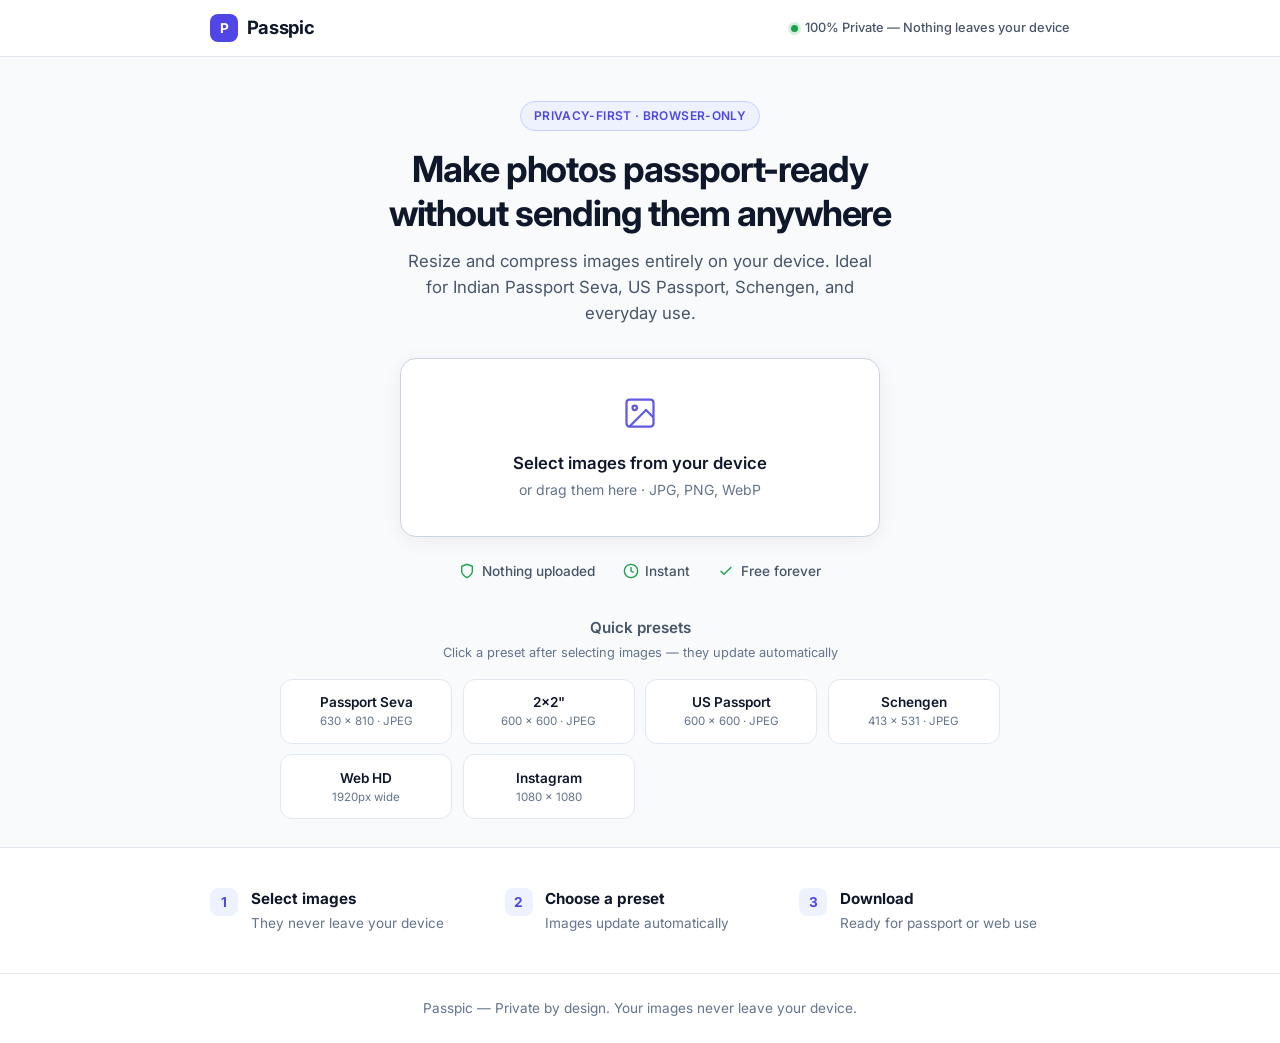
==== index.html @ f37dc817 "Initial commit Initial commit: Passpic  Private, browser-based tool to resize and compress images " ====
<!DOCTYPE html>
<html lang="en">
<head>
  <meta charset="UTF-8" />
  <meta name="viewport" content="width=device-width, initial-scale=1.0" />
  <title>Passpic — Private Passport & Image Resizer</title>
  <meta name="description" content="Resize and compress images privately in your browser. Perfect for Indian Passport Seva, US Passport, Schengen and everyday use. Nothing is ever uploaded." />
  <meta name="theme-color" content="#f8fafc" />
  <link rel="stylesheet" href="styles.css" />
  <link rel="preconnect" href="https://fonts.googleapis.com" />
  <link rel="preconnect" href="https://fonts.gstatic.com" crossorigin />
  <link href="https://fonts.googleapis.com/css2?family=Inter:wght@400;500;600;700&display=swap" rel="stylesheet" />
</head>
<body>
  <div class="app">
    <header class="header">
      <div class="container header-inner">
        <div class="logo">
          <div class="logo-mark">P</div>
          <span>Passpic</span>
        </div>
        <div class="header-privacy">
          <span class="privacy-dot"></span>
          100% Private — Nothing leaves your device
        </div>
      </div>
    </header>

    <main>
      <section class="hero">
        <div class="container">
          <div class="hero-badge">Privacy-first · Browser-only</div>
          <h1>Make photos passport-ready<br>without sending them anywhere</h1>
          <p class="hero-sub">
            Resize and compress images entirely on your device. 
            Ideal for Indian Passport Seva, US Passport, Schengen, and everyday use.
          </p>

          <!-- Neutral "Select" action – no upload metaphor -->
          <div id="dropzone" class="select-zone" tabindex="0" role="button" aria-label="Select images from your device">
            <div class="select-zone-inner">
              <div class="select-icon">
                <svg width="36" height="36" viewBox="0 0 24 24" fill="none" stroke="currentColor" stroke-width="1.5">
                  <rect x="3" y="3" width="18" height="18" rx="2"/>
                  <circle cx="8.5" cy="8.5" r="1.5"/>
                  <path d="M21 15l-5-5L5 21"/>
                </svg>
              </div>
              <div class="select-text">
                <strong>Select images from your device</strong>
                <span>or drag them here · JPG, PNG, WebP</span>
              </div>
            </div>
            <input type="file" id="fileInput" accept="image/jpeg,image/png,image/webp,image/gif,image/bmp" multiple hidden />
          </div>

          <div class="trust-row">
            <div class="trust-item">
              <svg width="16" height="16" viewBox="0 0 24 24" fill="none" stroke="currentColor" stroke-width="2"><path d="M12 22s8-4 8-10V5l-8-3-8 3v7c0 6 8 10 8 10z"/></svg>
              Nothing uploaded
            </div>
            <div class="trust-item">
              <svg width="16" height="16" viewBox="0 0 24 24" fill="none" stroke="currentColor" stroke-width="2"><circle cx="12" cy="12" r="10"/><path d="M12 6v6l4 2"/></svg>
              Instant
            </div>
            <div class="trust-item">
              <svg width="16" height="16" viewBox="0 0 24 24" fill="none" stroke="currentColor" stroke-width="2"><path d="M20 6L9 17l-5-5"/></svg>
              Free forever
            </div>
          </div>
        </div>
      </section>

      <!-- Prominent presets -->
      <section class="presets-section">
        <div class="container">
          <div class="presets-header">
            <h2>Quick presets</h2>
            <p>Click a preset after selecting images — they update automatically</p>
          </div>
          <div class="preset-grid" id="globalPresets">
            <!-- Filled by JS -->
          </div>
        </div>
      </section>

      <!-- Image queue -->
      <section id="queue" class="queue hidden">
        <div class="container">
          <div class="queue-bar">
            <div class="queue-title">
              <h2>Your images</h2>
              <span id="imageCount" class="count">0</span>
            </div>
            <div class="queue-actions">
              <button id="clearAll" class="btn btn-ghost">Clear</button>
              <button id="downloadAll" class="btn btn-primary" disabled>Download all</button>
            </div>
          </div>
          <div id="imageList" class="image-list"></div>
        </div>
      </section>

      <section class="how">
        <div class="container">
          <div class="how-grid">
            <div class="how-step">
              <div class="step-num">1</div>
              <div>
                <strong>Select images</strong>
                <p>They never leave your device</p>
              </div>
            </div>
            <div class="how-step">
              <div class="step-num">2</div>
              <div>
                <strong>Choose a preset</strong>
                <p>Images update automatically</p>
              </div>
            </div>
            <div class="how-step">
              <div class="step-num">3</div>
              <div>
                <strong>Download</strong>
                <p>Ready for passport or web use</p>
              </div>
            </div>
          </div>
        </div>
      </section>
    </main>

    <footer class="footer">
      <div class="container">
        <p>Passpic — Private by design. Your images never leave your device.</p>
      </div>
    </footer>
  </div>

  <script src="app.js"></script>
</body>
</html>
---- styles.css ----
/* ===== Passpic – Light theme ===== */
:root {
  --bg: #f8fafc;
  --bg-elevated: #ffffff;
  --bg-card: #ffffff;
  --border: #e2e8f0;
  --border-strong: #cbd5e1;
  --text: #0f172a;
  --text-secondary: #475569;
  --text-muted: #64748b;
  --primary: #4f46e5;
  --primary-hover: #4338ca;
  --primary-soft: #eef2ff;
  --success: #16a34a;
  --success-soft: #dcfce7;
  --danger: #dc2626;
  --danger-soft: #fee2e2;
  --radius: 14px;
  --radius-sm: 10px;
  --shadow: 0 4px 20px rgba(15, 23, 42, 0.06);
  --shadow-lg: 0 10px 40px rgba(15, 23, 42, 0.08);
  --font: 'Inter', system-ui, -apple-system, sans-serif;
}

*, *::before, *::after { box-sizing: border-box; margin: 0; padding: 0; }

html { scroll-behavior: smooth; }

body {
  font-family: var(--font);
  background: var(--bg);
  color: var(--text);
  line-height: 1.5;
  min-height: 100vh;
  -webkit-font-smoothing: antialiased;
}

.container {
  width: 100%;
  max-width: 900px;
  margin: 0 auto;
  padding: 0 1.25rem;
}

.hidden { display: none !important; }

/* ===== Header ===== */
.header {
  position: sticky;
  top: 0;
  z-index: 50;
  background: rgba(255, 255, 255, 0.92);
  backdrop-filter: blur(12px);
  border-bottom: 1px solid var(--border);
}

.header-inner {
  display: flex;
  align-items: center;
  justify-content: space-between;
  height: 56px;
}

.logo {
  display: flex;
  align-items: center;
  gap: 0.55rem;
  font-weight: 700;
  font-size: 1.15rem;
  letter-spacing: -0.02em;
  color: var(--text);
}

.logo-mark {
  width: 28px;
  height: 28px;
  background: var(--primary);
  border-radius: 8px;
  display: flex;
  align-items: center;
  justify-content: center;
  font-size: 0.85rem;
  font-weight: 700;
  color: white;
}

.header-privacy {
  display: flex;
  align-items: center;
  gap: 0.45rem;
  font-size: 0.8rem;
  font-weight: 500;
  color: var(--text-secondary);
}

.privacy-dot {
  width: 7px;
  height: 7px;
  background: var(--success);
  border-radius: 50%;
  box-shadow: 0 0 0 3px rgba(22, 163, 74, 0.18);
}

/* ===== Hero ===== */
.hero {
  padding: 2.75rem 0 1.75rem;
  text-align: center;
}

.hero-badge {
  display: inline-block;
  font-size: 0.75rem;
  font-weight: 600;
  letter-spacing: 0.03em;
  text-transform: uppercase;
  color: var(--primary);
  background: var(--primary-soft);
  border: 1px solid #c7d2fe;
  padding: 0.3rem 0.8rem;
  border-radius: 999px;
  margin-bottom: 1.1rem;
}

.hero h1 {
  font-size: clamp(1.7rem, 4.5vw, 2.25rem);
  font-weight: 700;
  line-height: 1.22;
  letter-spacing: -0.03em;
  margin-bottom: 0.75rem;
  color: var(--text);
}

.hero-sub {
  color: var(--text-secondary);
  font-size: 1.05rem;
  max-width: 480px;
  margin: 0 auto 2rem;
  line-height: 1.55;
}

/* ===== Select zone (no upload metaphor) ===== */
.select-zone {
  background: var(--bg-elevated);
  border: 1.5px solid var(--border-strong);
  border-radius: 16px;
  padding: 2.25rem 1.5rem;
  cursor: pointer;
  transition: all 0.2s ease;
  max-width: 480px;
  margin: 0 auto;
  outline: none;
  box-shadow: var(--shadow);
}

.select-zone:hover,
.select-zone:focus-visible,
.select-zone.dragover {
  border-color: var(--primary);
  background: var(--primary-soft);
  transform: translateY(-1px);
  box-shadow: var(--shadow-lg);
}

.select-zone-inner {
  display: flex;
  flex-direction: column;
  align-items: center;
  gap: 0.85rem;
}

.select-icon {
  color: var(--primary);
  opacity: 0.9;
}

.select-text {
  display: flex;
  flex-direction: column;
  gap: 0.2rem;
}

.select-text strong {
  font-size: 1.05rem;
  font-weight: 600;
  color: var(--text);
}

.select-text span {
  font-size: 0.875rem;
  color: var(--text-muted);
}

/* Trust row */
.trust-row {
  display: flex;
  justify-content: center;
  gap: 1.75rem;
  margin-top: 1.5rem;
  flex-wrap: wrap;
}

.trust-item {
  display: flex;
  align-items: center;
  gap: 0.4rem;
  font-size: 0.85rem;
  font-weight: 500;
  color: var(--text-secondary);
}

.trust-item svg {
  color: var(--success);
  flex-shrink: 0;
}

/* ===== Prominent Presets ===== */
.presets-section {
  padding: 0.5rem 0 1.75rem;
}

.presets-header {
  text-align: center;
  margin-bottom: 1rem;
}

.presets-header h2 {
  font-size: 0.95rem;
  font-weight: 600;
  color: var(--text-secondary);
  margin-bottom: 0.2rem;
}

.presets-header p {
  font-size: 0.8rem;
  color: var(--text-muted);
}

.preset-grid {
  display: grid;
  grid-template-columns: repeat(auto-fit, minmax(140px, 1fr));
  gap: 0.65rem;
  max-width: 720px;
  margin: 0 auto;
}

.preset-card {
  background: var(--bg-elevated);
  border: 1.5px solid var(--border);
  border-radius: 12px;
  padding: 0.9rem 0.75rem;
  text-align: center;
  cursor: pointer;
  transition: all 0.15s ease;
  font-family: inherit;
}

.preset-card:hover {
  border-color: var(--primary);
  background: var(--primary-soft);
  transform: translateY(-1px);
}

.preset-card.active {
  border-color: var(--primary);
  background: var(--primary-soft);
  box-shadow: 0 0 0 3px rgba(79, 70, 229, 0.12);
}

.preset-card .preset-name {
  font-size: 0.85rem;
  font-weight: 600;
  color: var(--text);
  display: block;
  margin-bottom: 0.15rem;
}

.preset-card .preset-spec {
  font-size: 0.72rem;
  color: var(--text-muted);
}

.preset-card.active .preset-name {
  color: var(--primary);
}

/* ===== Queue ===== */
.queue {
  padding: 1.25rem 0 2.5rem;
  border-top: 1px solid var(--border);
  background: #f1f5f9;
}

.queue-bar {
  display: flex;
  align-items: center;
  justify-content: space-between;
  gap: 1rem;
  margin-bottom: 1.1rem;
  flex-wrap: wrap;
}

.queue-title {
  display: flex;
  align-items: center;
  gap: 0.55rem;
}

.queue-title h2 {
  font-size: 1.1rem;
  font-weight: 600;
}

.count {
  background: var(--primary);
  color: white;
  font-size: 0.75rem;
  font-weight: 600;
  padding: 0.15rem 0.5rem;
  border-radius: 999px;
  min-width: 1.5rem;
  text-align: center;
}

/* Buttons */
.btn {
  display: inline-flex;
  align-items: center;
  justify-content: center;
  gap: 0.35rem;
  font-family: inherit;
  font-size: 0.875rem;
  font-weight: 550;
  padding: 0.5rem 1rem;
  border-radius: var(--radius-sm);
  border: none;
  cursor: pointer;
  transition: all 0.15s;
}

.btn:disabled {
  opacity: 0.4;
  cursor: not-allowed;
}

.btn-primary {
  background: var(--primary);
  color: white;
}

.btn-primary:hover:not(:disabled) {
  background: var(--primary-hover);
}

.btn-ghost {
  background: var(--bg-elevated);
  color: var(--text-secondary);
  border: 1px solid var(--border);
}

.btn-ghost:hover:not(:disabled) {
  background: #f8fafc;
  color: var(--text);
}

.btn-sm {
  padding: 0.35rem 0.75rem;
  font-size: 0.8rem;
}

.btn-danger {
  background: transparent;
  color: var(--danger);
  border: 1px solid transparent;
}

.btn-danger:hover {
  background: var(--danger-soft);
}

/* Image cards */
.image-list {
  display: flex;
  flex-direction: column;
  gap: 1rem;
}

.image-card {
  background: var(--bg-card);
  border: 1px solid var(--border);
  border-radius: var(--radius);
  overflow: hidden;
  box-shadow: var(--shadow);
}

.image-card-inner {
  display: grid;
  grid-template-columns: 130px 1fr;
}

@media (min-width: 640px) {
  .image-card-inner.has-result {
    grid-template-columns: 120px 120px 1fr;
  }
}

@media (max-width: 639px) {
  .image-card-inner {
    grid-template-columns: 1fr;
  }
  .image-card-inner.has-result {
    grid-template-columns: 1fr 1fr;
  }
  .image-card-inner.has-result .controls-col {
    grid-column: 1 / -1;
  }
}

.preview-col {
  background: #f1f5f9;
  display: flex;
  flex-direction: column;
  align-items: center;
  justify-content: center;
  padding: 0.85rem;
  min-height: 120px;
  position: relative;
}

.preview-col img {
  max-width: 100%;
  max-height: 110px;
  object-fit: contain;
  border-radius: 6px;
}

.preview-label {
  position: absolute;
  top: 0.4rem;
  left: 0.4rem;
  font-size: 0.6rem;
  font-weight: 600;
  text-transform: uppercase;
  letter-spacing: 0.04em;
  background: rgba(15, 23, 42, 0.7);
  color: white;
  padding: 0.15rem 0.35rem;
  border-radius: 4px;
}

.result-preview {
  border-left: 1px solid var(--border);
}

@media (max-width: 639px) {
  .result-preview {
    border-left: none;
    border-top: 1px solid var(--border);
  }
}

.controls-col {
  padding: 1.1rem 1.25rem;
  display: flex;
  flex-direction: column;
  gap: 0.85rem;
}

.file-meta {
  display: flex;
  flex-wrap: wrap;
  align-items: baseline;
  gap: 0.4rem 0.85rem;
}

.file-name {
  font-weight: 600;
  font-size: 0.9rem;
  word-break: break-all;
}

.file-size {
  color: var(--text-muted);
  font-size: 0.8rem;
}

.size-badge {
  font-size: 0.7rem;
  font-weight: 600;
  padding: 0.12rem 0.45rem;
  border-radius: 999px;
  background: var(--success-soft);
  color: var(--success);
}

.size-badge.worse {
  background: var(--danger-soft);
  color: var(--danger);
}

.controls-grid {
  display: grid;
  grid-template-columns: repeat(auto-fit, minmax(120px, 1fr));
  gap: 0.75rem;
}

.control-group {
  display: flex;
  flex-direction: column;
  gap: 0.25rem;
}

.control-group label {
  font-size: 0.68rem;
  font-weight: 550;
  color: var(--text-muted);
  text-transform: uppercase;
  letter-spacing: 0.03em;
}

.control-group input[type="range"] {
  width: 100%;
  accent-color: var(--primary);
  height: 5px;
}

.control-group input[type="number"],
.control-group select {
  background: var(--bg);
  border: 1px solid var(--border);
  color: var(--text);
  border-radius: 7px;
  padding: 0.4rem 0.55rem;
  font-family: inherit;
  font-size: 0.85rem;
  width: 100%;
}

.control-group input[type="number"]:focus,
.control-group select:focus {
  outline: none;
  border-color: var(--primary);
}

.range-value {
  font-size: 0.75rem;
  color: var(--text-muted);
  text-align: right;
}

.status-row {
  display: flex;
  align-items: center;
  gap: 0.55rem;
  font-size: 0.8rem;
  color: var(--text-muted);
}

.spinner {
  width: 14px;
  height: 14px;
  border: 2px solid var(--border);
  border-top-color: var(--primary);
  border-radius: 50%;
  animation: spin 0.7s linear infinite;
}

@keyframes spin {
  to { transform: rotate(360deg); }
}

.card-actions {
  display: flex;
  flex-wrap: wrap;
  gap: 0.5rem;
}

/* How it works */
.how {
  padding: 2.5rem 0;
  border-top: 1px solid var(--border);
  background: var(--bg-elevated);
}

.how-grid {
  display: grid;
  grid-template-columns: repeat(3, 1fr);
  gap: 1.5rem;
}

@media (max-width: 640px) {
  .how-grid {
    grid-template-columns: 1fr;
    gap: 1.1rem;
  }
}

.how-step {
  display: flex;
  gap: 0.8rem;
  align-items: flex-start;
}

.step-num {
  width: 28px;
  height: 28px;
  background: var(--primary-soft);
  color: var(--primary);
  font-weight: 700;
  font-size: 0.85rem;
  border-radius: 8px;
  display: flex;
  align-items: center;
  justify-content: center;
  flex-shrink: 0;
}

.how-step strong {
  display: block;
  font-size: 0.95rem;
  margin-bottom: 0.1rem;
}

.how-step p {
  font-size: 0.85rem;
  color: var(--text-muted);
}

/* Footer */
.footer {
  padding: 1.5rem 0;
  text-align: center;
  border-top: 1px solid var(--border);
  color: var(--text-muted);
  font-size: 0.85rem;
  background: var(--bg-elevated);
}
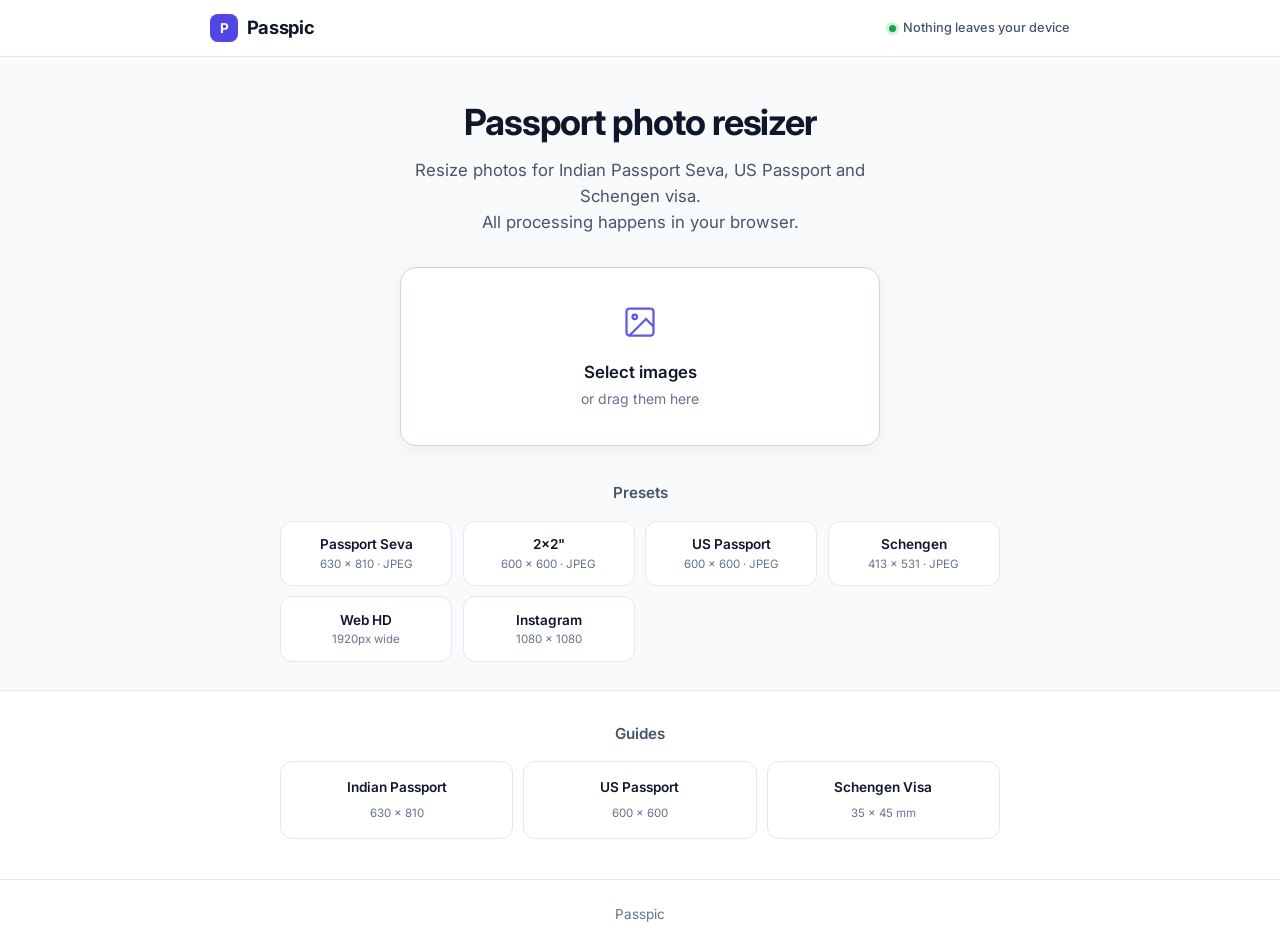
==== commit 034f3f41: "Update Google Tag and improve HTML content" ====
--- a/index.html
+++ b/index.html
@@ -1,10 +1,19 @@
 <!DOCTYPE html>
 <html lang="en">
 <head>
+  <!-- Google tag (gtag.js) -->
+  <script async src="https://www.googletagmanager.com/gtag/js?id=G-FEJJEFHMX0"></script>
+  <script>
+    window.dataLayer = window.dataLayer || [];
+    function gtag(){dataLayer.push(arguments);}
+    gtag('js', new Date());
+    gtag('config', 'G-FEJJEFHMX0');
+  </script>
+
   <meta charset="UTF-8" />
   <meta name="viewport" content="width=device-width, initial-scale=1.0" />
-  <title>Passpic — Private Passport & Image Resizer</title>
-  <meta name="description" content="Resize and compress images privately in your browser. Perfect for Indian Passport Seva, US Passport, Schengen and everyday use. Nothing is ever uploaded." />
+  <title>Passpic — Private Passport Photo Resizer</title>
+  <meta name="description" content="Resize photos for Indian Passport, US Passport and Schengen visa. Everything happens in your browser." />
   <meta name="theme-color" content="#f8fafc" />
   <link rel="stylesheet" href="styles.css" />
   <link rel="preconnect" href="https://fonts.googleapis.com" />
@@ -21,7 +30,7 @@
         </div>
         <div class="header-privacy">
           <span class="privacy-dot"></span>
-          100% Private — Nothing leaves your device
+          Nothing leaves your device
         </div>
       </div>
     </header>
@@ -29,14 +38,12 @@
     <main>
       <section class="hero">
         <div class="container">
-          <div class="hero-badge">Privacy-first · Browser-only</div>
-          <h1>Make photos passport-ready<br>without sending them anywhere</h1>
+          <h1>Passport photo resizer</h1>
           <p class="hero-sub">
-            Resize and compress images entirely on your device. 
-            Ideal for Indian Passport Seva, US Passport, Schengen, and everyday use.
+            Resize photos for Indian Passport Seva, US Passport and Schengen visa.<br>
+            All processing happens in your browser.
           </p>
 
-          <!-- Neutral "Select" action – no upload metaphor -->
           <div id="dropzone" class="select-zone" tabindex="0" role="button" aria-label="Select images from your device">
             <div class="select-zone-inner">
               <div class="select-icon">
@@ -47,36 +54,19 @@
                 </svg>
               </div>
               <div class="select-text">
-                <strong>Select images from your device</strong>
-                <span>or drag them here · JPG, PNG, WebP</span>
+                <strong>Select images</strong>
+                <span>or drag them here</span>
               </div>
             </div>
             <input type="file" id="fileInput" accept="image/jpeg,image/png,image/webp,image/gif,image/bmp" multiple hidden />
           </div>
-
-          <div class="trust-row">
-            <div class="trust-item">
-              <svg width="16" height="16" viewBox="0 0 24 24" fill="none" stroke="currentColor" stroke-width="2"><path d="M12 22s8-4 8-10V5l-8-3-8 3v7c0 6 8 10 8 10z"/></svg>
-              Nothing uploaded
-            </div>
-            <div class="trust-item">
-              <svg width="16" height="16" viewBox="0 0 24 24" fill="none" stroke="currentColor" stroke-width="2"><circle cx="12" cy="12" r="10"/><path d="M12 6v6l4 2"/></svg>
-              Instant
-            </div>
-            <div class="trust-item">
-              <svg width="16" height="16" viewBox="0 0 24 24" fill="none" stroke="currentColor" stroke-width="2"><path d="M20 6L9 17l-5-5"/></svg>
-              Free forever
-            </div>
-          </div>
         </div>
       </section>
 
-      <!-- Prominent presets -->
       <section class="presets-section">
         <div class="container">
           <div class="presets-header">
-            <h2>Quick presets</h2>
-            <p>Click a preset after selecting images — they update automatically</p>
+            <h2>Presets</h2>
           </div>
           <div class="preset-grid" id="globalPresets">
             <!-- Filled by JS -->
@@ -84,12 +74,11 @@
         </div>
       </section>
 
-      <!-- Image queue -->
       <section id="queue" class="queue hidden">
         <div class="container">
           <div class="queue-bar">
             <div class="queue-title">
-              <h2>Your images</h2>
+              <h2>Images</h2>
               <span id="imageCount" class="count">0</span>
             </div>
             <div class="queue-actions">
@@ -101,30 +90,24 @@
         </div>
       </section>
 
-      <section class="how">
+      <section class="how" style="padding-top: 2rem;">
         <div class="container">
-          <div class="how-grid">
-            <div class="how-step">
-              <div class="step-num">1</div>
-              <div>
-                <strong>Select images</strong>
-                <p>They never leave your device</p>
-              </div>
-            </div>
-            <div class="how-step">
-              <div class="step-num">2</div>
-              <div>
-                <strong>Choose a preset</strong>
-                <p>Images update automatically</p>
-              </div>
-            </div>
-            <div class="how-step">
-              <div class="step-num">3</div>
-              <div>
-                <strong>Download</strong>
-                <p>Ready for passport or web use</p>
-              </div>
-            </div>
+          <div class="presets-header" style="margin-bottom: 1rem;">
+            <h2>Guides</h2>
+          </div>
+          <div class="preset-grid">
+            <a href="/indian-passport-photo.html" class="preset-card" style="text-decoration: none;">
+              <span class="preset-name">Indian Passport</span>
+              <span class="preset-spec">630 × 810</span>
+            </a>
+            <a href="/us-passport-photo.html" class="preset-card" style="text-decoration: none;">
+              <span class="preset-name">US Passport</span>
+              <span class="preset-spec">600 × 600</span>
+            </a>
+            <a href="/schengen-visa-photo.html" class="preset-card" style="text-decoration: none;">
+              <span class="preset-name">Schengen Visa</span>
+              <span class="preset-spec">35 × 45 mm</span>
+            </a>
           </div>
         </div>
       </section>
@@ -132,7 +115,7 @@
 
     <footer class="footer">
       <div class="container">
-        <p>Passpic — Private by design. Your images never leave your device.</p>
+        <p>Passpic</p>
       </div>
     </footer>
   </div>
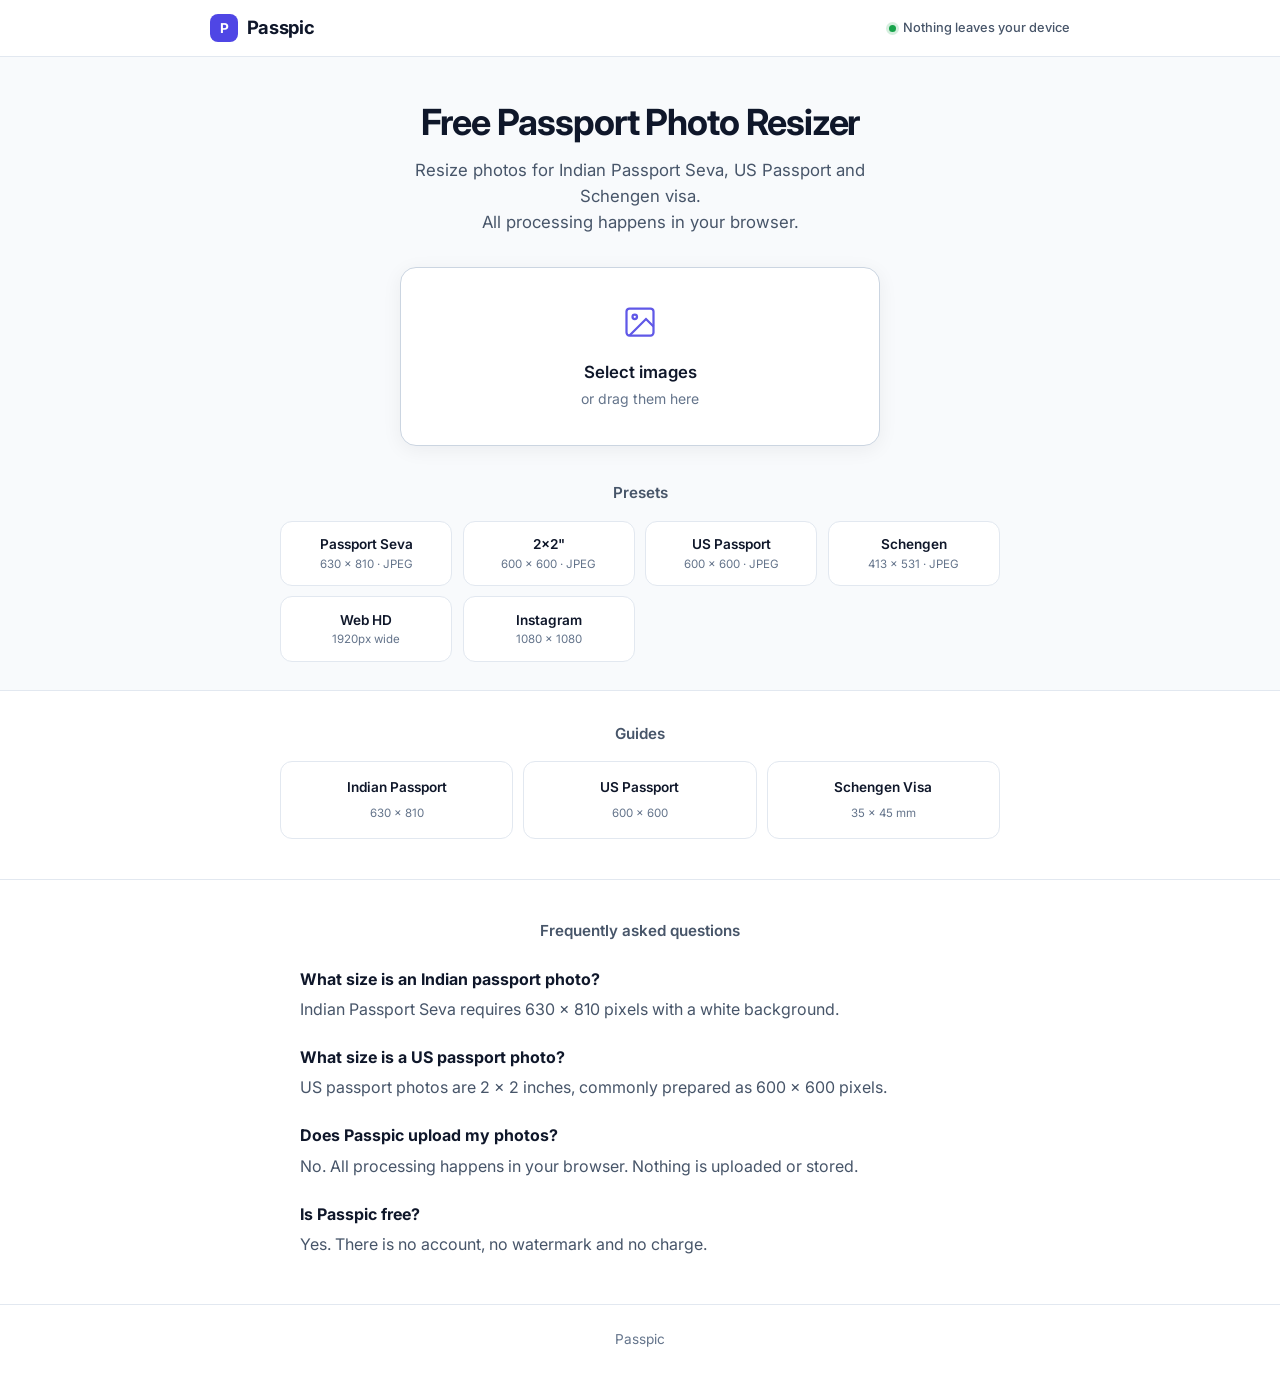
==== commit 65881036: "Enhance SEO with updated title and FAQ section Updated title and meta description for clarity and SE" ====
--- a/index.html
+++ b/index.html
@@ -12,8 +12,9 @@
 
   <meta charset="UTF-8" />
   <meta name="viewport" content="width=device-width, initial-scale=1.0" />
-  <title>Passpic — Private Passport Photo Resizer</title>
-  <meta name="description" content="Resize photos for Indian Passport, US Passport and Schengen visa. Everything happens in your browser." />
+  <title>Passpic – Free Passport Photo Resizer (Indian, US, Schengen)</title>
+  <meta name="description" content="Resize passport and visa photos in your browser. Free presets for Indian Passport Seva (630×810), US Passport and Schengen. Nothing is uploaded." />
+  <link rel="canonical" href="https://passpic.pages.dev/" />
   <meta name="theme-color" content="#f8fafc" />
   <link rel="stylesheet" href="styles.css" />
   <link rel="preconnect" href="https://fonts.googleapis.com" />
@@ -38,7 +39,7 @@
     <main>
       <section class="hero">
         <div class="container">
-          <h1>Passport photo resizer</h1>
+          <h1>Free Passport Photo Resizer</h1>
           <p class="hero-sub">
             Resize photos for Indian Passport Seva, US Passport and Schengen visa.<br>
             All processing happens in your browser.
@@ -111,6 +112,35 @@
           </div>
         </div>
       </section>
+
+      <!-- FAQ for SEO -->
+      <section class="how" style="padding-top: 2.5rem; padding-bottom: 3rem;">
+        <div class="container" style="max-width: 720px;">
+          <div class="presets-header" style="margin-bottom: 1.5rem;">
+            <h2>Frequently asked questions</h2>
+          </div>
+
+          <div style="margin-bottom: 1.5rem;">
+            <strong>What size is an Indian passport photo?</strong>
+            <p style="margin: 0.4rem 0 0; color: #475569;">Indian Passport Seva requires 630 × 810 pixels with a white background.</p>
+          </div>
+
+          <div style="margin-bottom: 1.5rem;">
+            <strong>What size is a US passport photo?</strong>
+            <p style="margin: 0.4rem 0 0; color: #475569;">US passport photos are 2 × 2 inches, commonly prepared as 600 × 600 pixels.</p>
+          </div>
+
+          <div style="margin-bottom: 1.5rem;">
+            <strong>Does Passpic upload my photos?</strong>
+            <p style="margin: 0.4rem 0 0; color: #475569;">No. All processing happens in your browser. Nothing is uploaded or stored.</p>
+          </div>
+
+          <div>
+            <strong>Is Passpic free?</strong>
+            <p style="margin: 0.4rem 0 0; color: #475569;">Yes. There is no account, no watermark and no charge.</p>
+          </div>
+        </div>
+      </section>
     </main>
 
     <footer class="footer">
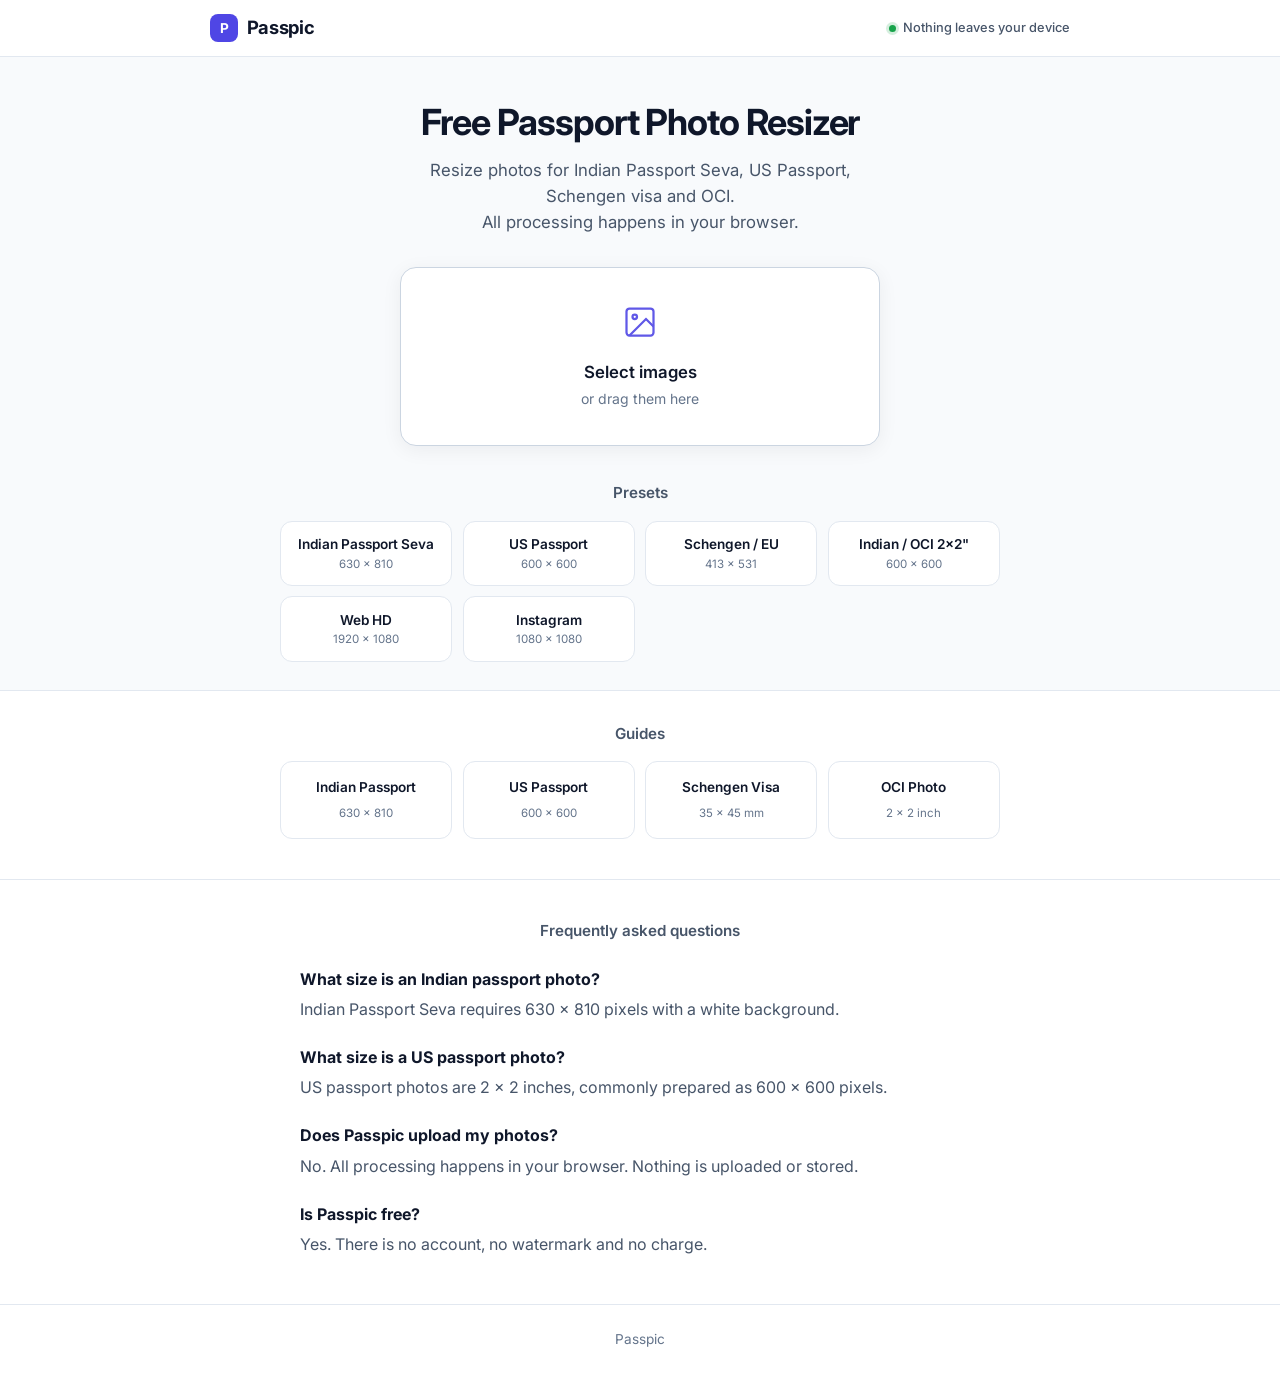
==== commit 1b97fa9e: "Update description and add OCI photo option" ====
--- a/index.html
+++ b/index.html
@@ -13,7 +13,7 @@
   <meta charset="UTF-8" />
   <meta name="viewport" content="width=device-width, initial-scale=1.0" />
   <title>Passpic – Free Passport Photo Resizer (Indian, US, Schengen)</title>
-  <meta name="description" content="Resize passport and visa photos in your browser. Free presets for Indian Passport Seva (630×810), US Passport and Schengen. Nothing is uploaded." />
+  <meta name="description" content="Resize passport and visa photos in your browser. Free presets for Indian Passport Seva (630×810), US Passport, Schengen and OCI. Nothing is uploaded." />
   <link rel="canonical" href="https://passpic.pages.dev/" />
   <meta name="theme-color" content="#f8fafc" />
   <link rel="stylesheet" href="styles.css" />
@@ -41,7 +41,7 @@
         <div class="container">
           <h1>Free Passport Photo Resizer</h1>
           <p class="hero-sub">
-            Resize photos for Indian Passport Seva, US Passport and Schengen visa.<br>
+            Resize photos for Indian Passport Seva, US Passport, Schengen visa and OCI.<br>
             All processing happens in your browser.
           </p>
 
@@ -109,11 +109,15 @@
               <span class="preset-name">Schengen Visa</span>
               <span class="preset-spec">35 × 45 mm</span>
             </a>
+            <a href="/oci-photo.html" class="preset-card" style="text-decoration: none;">
+              <span class="preset-name">OCI Photo</span>
+              <span class="preset-spec">2 × 2 inch</span>
+            </a>
           </div>
         </div>
       </section>
 
-      <!-- FAQ for SEO -->
+      <!-- FAQ -->
       <section class="how" style="padding-top: 2.5rem; padding-bottom: 3rem;">
         <div class="container" style="max-width: 720px;">
           <div class="presets-header" style="margin-bottom: 1.5rem;">
